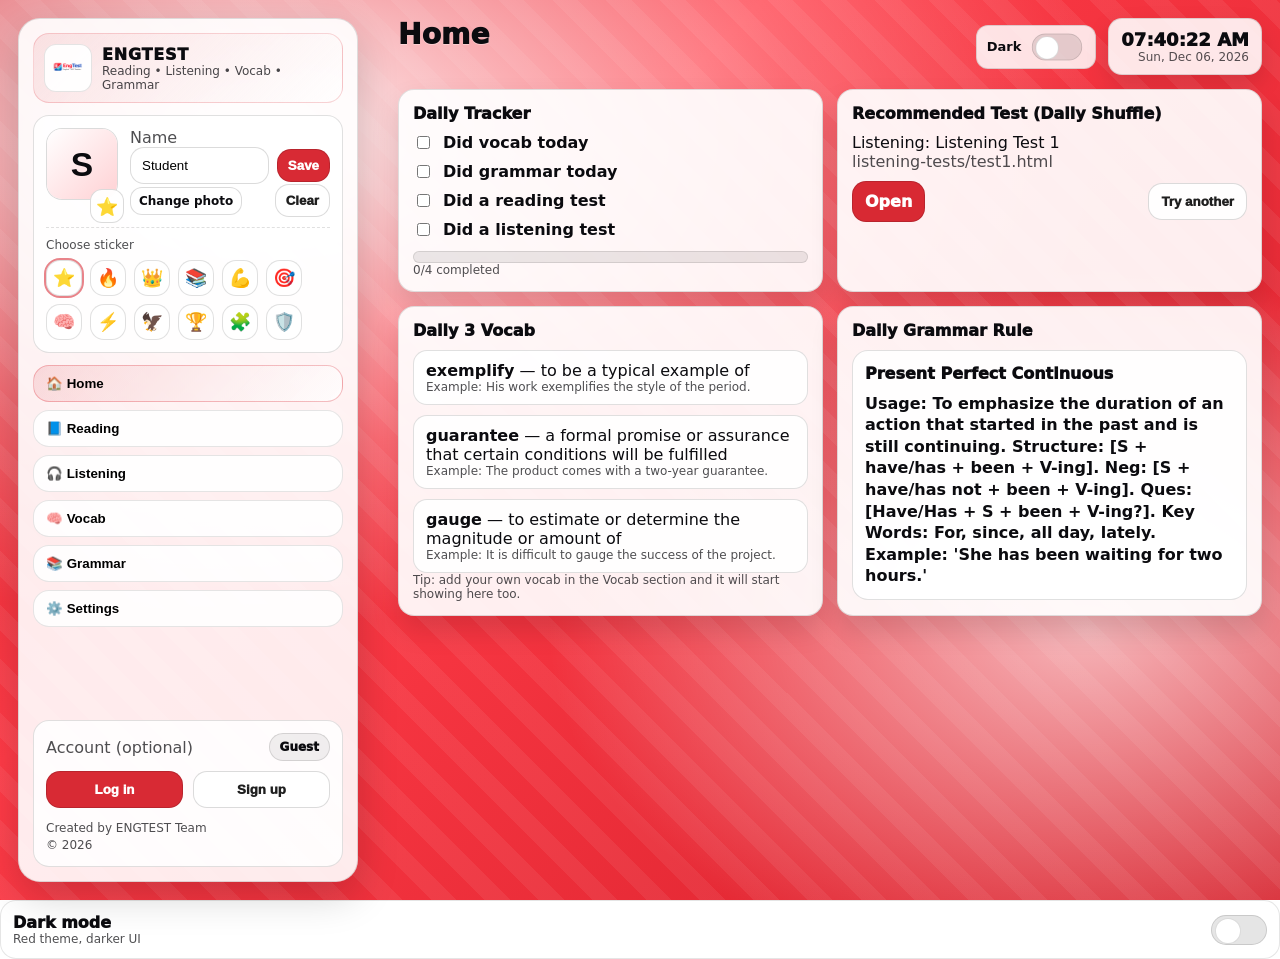
==== index.html @ 6a23590e "Add files via upload" ====
<!doctype html>
<html lang="en">
<head>
  <meta charset="UTF-8" />
  <meta name="viewport" content="width=device-width, initial-scale=1"/>
  <title>ENGTEST.COM</title>
  <link rel="stylesheet" href="style.css" />
</head>
<body>
  <div class="bg"></div>

  <aside class="sidebar" aria-label="Sidebar navigation">
    <div class="brand">
      <!-- Your logo file in root: logo.png -->
      <img class="logo" src="logo.png" alt="ENGTEST logo" />
      <div class="brandText">
        <div class="brandName">ENGTEST</div>
        <div class="brandSub">Reading • Listening • Vocab • Grammar</div>
      </div>
    </div>

    <section class="profileCard">
      <div class="profileTop">
        <div class="avatarWrap">
          <img id="profileAvatar" class="avatar" alt="Profile avatar" />
          <div id="profileSticker" class="sticker" title="Sticker"></div>
        </div>

        <div class="profileMeta">
          <div class="row">
            <span class="muted">Name</span>
          </div>
          <div class="row gap">
            <input id="profileName" class="input" type="text" placeholder="Your name" maxlength="22" />
            <button id="saveProfileBtn" class="btn small">Save</button>
          </div>
          <div class="row gap">
            <label class="fileBtn">
              <input id="avatarUpload" type="file" accept="image/*" />
              Change photo
            </label>
            <button id="clearAvatarBtn" class="btn small ghost">Clear</button>
          </div>
        </div>
      </div>

      <div class="stickerPicker">
        <div class="muted smallText">Choose sticker</div>
        <div class="stickerRow" id="stickerRow" aria-label="Sticker picker"></div>
      </div>
    </section>

    <nav class="nav">
      <button class="navItem active" data-view="home">🏠 Home</button>
      <button class="navItem" data-view="reading">📘 Reading</button>
      <button class="navItem" data-view="listening">🎧 Listening</button>
      <button class="navItem" data-view="vocab">🧠 Vocab</button>
      <button class="navItem" data-view="grammar">📚 Grammar</button>
      <button class="navItem" data-view="settings">⚙️ Settings</button>
    </nav>

    <section class="authCard">
      <div class="authHeader">
        <div class="muted">Account (optional)</div>
        <div id="authStatus" class="chip">Guest</div>
      </div>

      <div id="authGuest" class="authGrid">
        <button class="btn" id="openLoginBtn">Log in</button>
        <button class="btn ghost" id="openSignupBtn">Sign up</button>
      </div>

      <div id="authUser" class="authGrid hidden">
        <button class="btn danger" id="logoutBtn">Log out</button>
      </div>

      <div class="createdBy">
        <div>Created by <span id="createdByName">ENGTEST Team</span></div>
        <div>© <span id="yearNow"></span></div>
      </div>
    </section>
  </aside>

  <main class="main">
   <header class="topbar">
  <div class="pageTitle" id="pageTitle">Home</div>

  <div class="topRight">
    <div class="darkModeBox">
      <span class="darkLabel">Dark</span>
      <label class="switch darkSwitch">
        <input type="checkbox" id="darkToggle">
        <span class="slider"></span>
      </label>
    </div>

    <div class="clockWrap">
      <div class="clock" id="clock">--:--:--</div>
      <div class="clockSub" id="clockDate">----</div>
    </div>
  </div>
</header>


    <!-- HOME -->
    <section class="view" id="view-home">
      <div class="grid2">
        <div class="card">
          <div class="cardTitle">Daily Tracker</div>
          <div class="tracker">
            <label class="check">
              <input type="checkbox" id="doneVocab"/>
              <span>Did vocab today</span>
            </label>
            <label class="check">
              <input type="checkbox" id="doneGrammar"/>
              <span>Did grammar today</span>
            </label>
            <label class="check">
              <input type="checkbox" id="doneReading"/>
              <span>Did a reading test</span>
            </label>
            <label class="check">
              <input type="checkbox" id="doneListening"/>
              <span>Did a listening test</span>
            </label>
          </div>
          <div class="progress">
            <div class="progressBar"><div id="progressFill" class="progressFill"></div></div>
            <div class="muted smallText" id="progressText">0/4 completed</div>
          </div>
        </div>

        <div class="card">
          <div class="cardTitle">Recommended Test (Daily Shuffle)</div>
          <div class="recBox">
            <div class="recMain" id="recommendedTitle">—</div>
            <div class="muted" id="recommendedSub">—</div>
            <div class="row gap mt">
              <a class="btn" id="recommendedLink" href="#" target="_blank" rel="noopener">Open</a>
              <button class="btn ghost" id="reshuffleBtn" title="This only changes visually; daily seed stays">Try another</button>
            </div>
          </div>
        </div>
      </div>

      <div class="grid2">
        <div class="card">
          <div class="cardTitle">Daily 3 Vocab</div>
          <div id="dailyVocabList" class="list"></div>
          <div class="muted smallText">Tip: add your own vocab in the Vocab section and it will start showing here too.</div>
        </div>

        <div class="card">
          <div class="cardTitle">Daily Grammar Rule</div>
          <div id="dailyRule" class="ruleBox">—</div>
        </div>
      </div>
    </section>

    <!-- READING -->
    <section class="view hidden" id="view-reading">
      <div class="card">
        <div class="cardTitle">Reading Tests</div>
        <div class="muted">These open your existing HTML files from <b>reading-tests/</b>.</div>
        <div class="linkGrid" id="readingLinks"></div>
      </div>
    </section>

    <!-- LISTENING -->
    <section class="view hidden" id="view-listening">
      <div class="card">
        <div class="cardTitle">Listening Tests</div>
        <div class="muted">These open your existing HTML files from <b>listening-tests/</b>. MP3s are in <b>listening/</b>.</div>
        <div class="linkGrid" id="listeningLinks"></div>
      </div>
    </section>

    <!-- VOCAB -->
    <section class="view hidden" id="view-vocab">
      <div class="card">
        <div class="cardTitle">Vocab Manager</div>
        <div class="row gap wrap">
          <input id="vocabSearch" class="input grow" type="search" placeholder="Search vocab or irregular verbs..." />
          <label class="check compact">
            <input type="checkbox" id="onlyFavorites" />
            <span>Favorites only</span>
          </label>
        </div>
      </div>

      <div class="grid2">
        <div class="card">
          <div class="cardTitle">Vocabulary</div>
         
          <div id="vocabList" class="table"></div>
        </div>

        <div class="card">
          <div class="cardTitle">Irregular Verbs</div>

          <div id="irregularList" class="table"></div>
        </div>
      </div>
    </section>

    <!-- GRAMMAR -->
    <section class="view hidden" id="view-grammar">
      <div class="grid2">
        <div class="card">
          <div class="cardTitle">Grammar Rules</div>
          <div id="grammarRules" class="rules"></div>
        </div>

        <div class="card">
          <div class="cardTitle">Daily Grammar (5 Questions)</div>
          <div class="muted smallText mb">These refresh daily automatically.</div>
          <form id="dailyGrammarForm" class="quiz"></form>
          <div class="row gap mt">
            <button class="btn" id="gradeQuizBtn" type="button">Check answers</button>
            <button class="btn ghost" id="resetQuizBtn" type="button">Reset</button>
          </div>
          <div id="quizResult" class="resultBox hidden"></div>
        </div>
      </div>
    </section>

    <!-- SETTINGS -->
    <section class="view hidden" id="view-settings">
      <div class="card">
        <div class="cardTitle">Settings</div>

        <div class="settingsGrid">
          <div class="settingRow">
            <div>
              <div class="settingTitle">Language</div>
              <div class="muted smallText">UI language. (Content stays yours.)</div>
            </div>
            <select id="langSelect" class="select">
              <option value="en">English</option>
              <option value="ru">Русский</option>
              <option value="uz">O‘zbek</option>
            </select>
          </div>

          <div class="settingRow">
            <div>
              <div class="settingTitle">Sound</div>
              <div class="muted smallText">Enable/disable UI sound (future use).</div>
            </div>
            <label class="switch">
              <input type="checkbox" id="soundToggle">
              <span class="slider"></span>
            </label>
          </div>

          <div class="settingRow">
            <div>
              <div class="settingTitle">Export Data</div>
              <div class="muted smallText">Download your vocab, settings, profile, progress as JSON.</div>
            </div>
            <button class="btn" id="exportBtn">Export</button>
          </div>

          <div class="settingRow">
            <div>
              <div class="settingTitle">Import Data</div>
              <div class="muted smallText">Import previously exported JSON.</div>
            </div>
            <label class="fileBtn">
              <input id="importFile" type="file" accept="application/json" />
              Import JSON
            </label>
          </div>

          <div class="settingRow dangerZone">
            <div>
              <div class="settingTitle">Reset Everything</div>
              <div class="muted smallText">This clears local data in this browser.</div>
            </div>
            <button class="btn danger" id="resetAllBtn">Reset</button>
          </div>
        </div>

        <div class="muted smallText mt">
          Note: this site stores data in your browser (localStorage). No server needed.
        </div>
      </div>
    </section>

    <!-- MODALS -->
    <div class="modal hidden" id="authModal" role="dialog" aria-modal="true" aria-labelledby="authTitle">
      <div class="modalCard">
        <div class="modalHead">
          <div class="modalTitle" id="authTitle">Account</div>
          <button class="iconBtn" id="closeAuthModal" aria-label="Close">✖</button>
        </div>

        <div class="tabs">
          <button class="tab active" data-tab="login">Log in</button>
          <button class="tab" data-tab="signup">Sign up</button>
        </div>

        <div class="tabBody" id="tab-login">
          <form id="loginForm" class="form">
            <input class="input" id="loginUser" placeholder="Username" required />
            <input class="input" id="loginPass" type="password" placeholder="Password" required />
            <button class="btn" type="submit">Log in</button>
          </form>
        </div>

        <div class="tabBody hidden" id="tab-signup">
          <form id="signupForm" class="form">
            <input class="input" id="signupUser" placeholder="Username" required />
            <input class="input" id="signupPass" type="password" placeholder="Password" required minlength="4"/>
            <button class="btn" type="submit">Create account</button>
          </form>
          <div class="muted smallText">
            This is local-only. It saves to your browser.
          </div>
        </div>

        <div id="authMsg" class="resultBox hidden"></div>
      </div>
    </div>
  </main>
<div class="settingRow">
  <div>
    <div class="settingTitle">Dark mode</div>
    <div class="muted smallText">Red theme, darker UI</div>
  </div>
  <label class="switch">
    <input type="checkbox" id="darkToggle">
    <span class="slider"></span>
  </label>
</div>

  <script src="app.js"></script>
</body>
</html>
---- style.css ----
:root{
  /* Dark mode overrides */
body.dark{
  --black:#f2f2f6;
  --card: rgba(18,18,22,0.92);
  --card2: rgba(18,18,22,0.86);
  --border: rgba(255,255,255,0.10);
  --shadow: 0 14px 40px rgba(0,0,0,0.55);
}

/* Make main containers darker */
body.dark .sidebar{
  background: rgba(18,18,22,0.88);
}
body.dark .brand{
  background: linear-gradient(135deg, rgba(255,59,71,0.20), rgba(18,18,22,0.55));
  border-color: rgba(255,255,255,0.10);
}
body.dark .navItem,
body.dark .card,
body.dark .profileCard,
body.dark .authCard,
body.dark .clockWrap,
body.dark .tableRow,
body.dark .listItem,
body.dark .ruleBox,
body.dark .settingRow,
body.dark .linkCard,
body.dark .modalCard{
  background: rgba(18,18,22,0.88);
  border-color: rgba(255,255,255,0.10);
}
body.dark .btn.ghost,
body.dark .iconBtn,
body.dark .fileBtn,
body.dark .tab{
  background: rgba(255,255,255,0.08);
  border-color: rgba(255,255,255,0.10);
  color: var(--black);
}
body.dark .input,
body.dark .select{
  background: rgba(255,255,255,0.08);
  border-color: rgba(255,255,255,0.12);
  color: var(--black);
}
body.dark .muted{opacity:0.78}

  --red:#d61f2a;
  --red2:#ff3b47;
  --white:#ffffff;
  --black:#0b0b0f;
  --card: rgba(255,255,255,0.92);
  --card2: rgba(255,255,255,0.86);
  --border: rgba(0,0,0,0.12);
  --shadow: 0 14px 40px rgba(0,0,0,0.18);
  --radius: 16px;
  --radius2: 22px;
  --pad: 14px;
  --font: system-ui, -apple-system, Segoe UI, Roboto, Arial, sans-serif;
}

*{box-sizing:border-box}
html,body{height:100%}
body{
  margin:0;
  font-family: var(--font);
  color: var(--black);
  overflow-x:hidden;
}

/* red/white integrated background */
.bg{
  position:fixed; inset:0; z-index:-2;
  background:
    radial-gradient(1200px 700px at 20% 15%, rgba(255,255,255,0.95) 0%, rgba(255,255,255,0.25) 45%, rgba(214,31,42,0.0) 70%),
    radial-gradient(900px 600px at 85% 70%, rgba(255,255,255,0.65) 0%, rgba(214,31,42,0.0) 60%),
    linear-gradient(135deg, rgba(214,31,42,1) 0%, rgba(255,59,71,1) 35%, rgba(214,31,42,1) 100%);
}
.bg::after{
  content:"";
  position:absolute; inset:-80px; z-index:-1;
  background: repeating-linear-gradient(45deg, rgba(255,255,255,0.08) 0 18px, rgba(0,0,0,0.0) 18px 38px);
  opacity:0.8;
}

.sidebar{
  position:fixed;
  top:18px; left:18px;
  width:340px;
  height:calc(100vh - 36px);
  background: rgba(255,255,255,0.90);
  border:1px solid var(--border);
  border-radius: var(--radius2);
  box-shadow: var(--shadow);
  padding: var(--pad);
  display:flex;
  flex-direction:column;
  gap:12px;
  overflow:auto;
}

.main{
  margin-left: 380px;
  padding: 18px 18px 40px 18px;
  min-height:100vh;
}

.topbar{
  display:flex;
  align-items:flex-start;
  justify-content:space-between;
  gap:12px;
  margin-bottom: 14px;
}
/* Top right area (dark + clock) */
.topRight{
  display:flex;
  align-items:center;
  gap:12px;
}

.darkSwitch{
  transform: scale(0.9);
}
/* Dark mode label + switch */
.darkModeBox{
  display:flex;
  align-items:center;
  gap:8px;
  background: rgba(255,255,255,0.85);
  padding:6px 10px;
  border-radius: 12px;
  border:1px solid rgba(0,0,0,0.12);
  font-weight:900;
  font-size:13px;
}

body.dark .darkModeBox{
  background: rgba(255,255,255,0.08);
  border-color: rgba(255,255,255,0.12);
}

.darkLabel{
  white-space:nowrap;
}

.pageTitle{
  font-size: 28px;
  font-weight: 950;
  letter-spacing: 0.2px;
  text-shadow: 0 1px 0 rgba(255,255,255,0.35);
}

.clockWrap{
  text-align:right;
  background: rgba(255,255,255,0.88);
  border:1px solid var(--border);
  border-radius: 14px;
  padding: 10px 12px;
  box-shadow: 0 10px 25px rgba(0,0,0,0.12);
}
.clock{font-weight:950; font-size:18px}
.clockSub{font-size:12px; opacity:0.7}

/* brand */
.brand{
  display:flex; gap:10px; align-items:center;
  padding: 10px;
  border-radius: 16px;
  background: linear-gradient(135deg, rgba(214,31,42,0.10), rgba(255,255,255,0.65));
  border:1px solid rgba(214,31,42,0.18);
}
.logo{
  width:48px; height:48px;
  object-fit:contain;
  border-radius: 12px;
  background: rgba(255,255,255,0.9);
  border:1px solid rgba(0,0,0,0.10);
}
.brandName{font-weight:1000; letter-spacing:0.8px}
.brandSub{font-size:12px; opacity:0.75}

/* profile */
.profileCard{
  background: var(--card2);
  border:1px solid var(--border);
  border-radius: var(--radius);
  padding: 12px;
}
.profileTop{display:flex; gap:12px}
.avatarWrap{position:relative; width:72px}
.avatar{
  width:72px; height:72px;
  border-radius: 16px;
  object-fit:cover;
  border:1px solid rgba(0,0,0,0.14);
  background: rgba(255,255,255,0.95);
}
.sticker{
  position:absolute; right:-6px; bottom:-6px;
  width:34px; height:34px;
  border-radius: 12px;
  background: rgba(255,255,255,0.95);
  border:1px solid rgba(0,0,0,0.14);
  display:flex; align-items:center; justify-content:center;
  font-size: 18px;
}
.profileMeta{flex:1}

.stickerPicker{
  margin-top:10px;
  padding-top:10px;
  border-top:1px dashed rgba(0,0,0,0.12);
}
.stickerRow{
  display:flex; gap:8px; flex-wrap:wrap; margin-top:8px;
}
.stickerBtn{
  width:36px; height:36px;
  border-radius: 14px;
  border:1px solid rgba(0,0,0,0.12);
  background: rgba(255,255,255,0.92);
  cursor:pointer;
  font-size: 18px;
}
.stickerBtn.active{outline:2px solid rgba(214,31,42,0.55)}

/* nav */
.nav{display:flex; flex-direction:column; gap:8px}
.navItem{
  width:100%;
  border:1px solid rgba(0,0,0,0.10);
  background: rgba(255,255,255,0.92);
  border-radius: 16px;
  padding: 10px 12px;
  text-align:left;
  cursor:pointer;
  font-weight:900;
}
.navItem:hover{transform: translateY(-1px); box-shadow: 0 10px 20px rgba(0,0,0,0.10)}
.navItem.active{
  background: linear-gradient(135deg, rgba(214,31,42,0.12), rgba(255,255,255,0.8));
  border-color: rgba(214,31,42,0.28);
}

/* cards */
.card{
  background: var(--card);
  border:1px solid var(--border);
  border-radius: var(--radius);
  padding: 14px;
  box-shadow: 0 14px 28px rgba(0,0,0,0.12);
}
.cardTitle{font-weight:1000; font-size:16px; margin-bottom: 10px}
.grid2{display:grid; grid-template-columns: 1fr 1fr; gap:14px; margin-bottom: 14px}
@media (max-width: 900px){
  .sidebar{position:static; width:auto; height:auto; margin:14px}
  .main{margin-left:0}
  .grid2{grid-template-columns:1fr}
}

.row{display:flex; align-items:center; justify-content:space-between}
.gap{gap:8px}
.wrap{flex-wrap:wrap}
.grow{flex:1}
.muted{opacity:0.72}
.smallText{font-size:12px}
.mb{margin-bottom:10px}
.mt{margin-top:10px}

/* inputs + buttons */
.input, .select{
  width:100%;
  padding:10px 11px;
  border-radius: 14px;
  border:1px solid rgba(0,0,0,0.14);
  background: rgba(255,255,255,0.95);
  outline:none;
}
.input:focus, .select:focus{
  border-color: rgba(214,31,42,0.45);
  box-shadow: 0 0 0 3px rgba(214,31,42,0.12);
}
.btn{
  padding:10px 12px;
  border-radius: 14px;
  border:1px solid rgba(0,0,0,0.14);
  background: rgba(214,31,42,0.95);
  color: white;
  font-weight: 950;
  cursor:pointer;
  text-decoration:none;
  display:inline-flex; align-items:center; justify-content:center;
}
.btn:hover{transform: translateY(-1px)}
.btn.small{padding:8px 10px}
.btn.ghost{background: rgba(255,255,255,0.92); color: rgba(0,0,0,0.88)}
.btn.danger{background: rgba(0,0,0,0.88)}
.iconBtn{
  border:1px solid rgba(0,0,0,0.12);
  background: rgba(255,255,255,0.92);
  border-radius: 12px;
  padding: 8px 10px;
  cursor:pointer;
}
/* Smaller Change Photo button */
.fileBtn{
  border:1px solid rgba(0,0,0,0.14);
  background: rgba(255,255,255,0.92);
  border-radius: 12px;
  padding:6px 8px;     /* smaller */
  font-weight: 700;   /* lighter */
  font-size:12px;     /* smaller text */
  cursor:pointer;
  display:inline-flex;
  align-items:center;
  justify-content:center;
}

.fileBtn input{display:none}

/* tracker */
.tracker{display:flex; flex-direction:column; gap:10px; margin-bottom: 12px}
.check{display:flex; align-items:center; gap:10px; font-weight:900}
.check.compact{font-weight:950}
.progressBar{
  height:12px; border-radius: 999px;
  background: rgba(0,0,0,0.08);
  overflow:hidden;
  border:1px solid rgba(0,0,0,0.10);
}
.progressFill{
  height:100%; width:0%;
  background: linear-gradient(90deg, rgba(214,31,42,0.9), rgba(0,0,0,0.85));
}

/* lists */
.list{display:flex; flex-direction:column; gap:10px}
.listItem{
  border:1px solid rgba(0,0,0,0.12);
  background: rgba(255,255,255,0.92);
  border-radius: 14px;
  padding:10px 12px;
}
.table{display:flex; flex-direction:column; gap:10px; margin-top: 10px}
.tableRow{
  display:flex; align-items:flex-start; justify-content:space-between;
  gap:10px;
  border:1px solid rgba(0,0,0,0.12);
  background: rgba(255,255,255,0.92);
  border-radius: 14px;
  padding:10px 12px;
}
.tableRow .left{flex:1}
.tableRow .right{display:flex; gap:8px; align-items:center}

/* links */
.linkGrid{display:grid; grid-template-columns: 1fr 1fr; gap:10px; margin-top: 12px}
.linkCard{
  padding:12px;
  border:1px solid rgba(0,0,0,0.12);
  border-radius: 16px;
  background: rgba(255,255,255,0.92);
}
.linkCard .title{font-weight: 1000}
.linkCard .sub{font-size:12px; opacity:0.72; margin: 4px 0 10px}

/* grammar */
.rules{display:flex; flex-direction:column; gap:10px}
.ruleBox{
  border:1px solid rgba(0,0,0,0.12);
  border-radius: 16px;
  background: rgba(255,255,255,0.92);
  padding: 12px;
  font-weight: 900;
  line-height: 1.35;
}
.quiz{display:flex; flex-direction:column; gap:10px}
.q{
  border:1px solid rgba(0,0,0,0.12);
  border-radius: 16px;
  background: rgba(255,255,255,0.92);
  padding: 12px;
}
.qTitle{font-weight:1000; margin-bottom: 8px}
.choice{display:flex; gap:10px; align-items:center; padding: 6px 0}
.resultBox{
  margin-top: 12px;
  border-radius: 16px;
  padding: 12px;
  border:1px solid rgba(0,0,0,0.12);
  background: linear-gradient(135deg, rgba(214,31,42,0.08), rgba(255,255,255,0.75));
  font-weight: 950;
}

/* auth */
.authCard{
  margin-top:auto;
  background: rgba(255,255,255,0.88);
  border:1px solid var(--border);
  border-radius: var(--radius);
  padding: 12px;
}
.authHeader{display:flex; align-items:center; justify-content:space-between; margin-bottom: 10px}
.chip{
  font-size:12px; font-weight:1000;
  padding: 6px 10px;
  border-radius: 999px;
  border:1px solid rgba(0,0,0,0.12);
  background: rgba(0,0,0,0.06);
}
.authGrid{display:grid; grid-template-columns: 1fr 1fr; gap:10px}
.createdBy{margin-top: 12px; font-size: 12px; opacity: 0.72; line-height: 1.4}

/* settings */
.settingsGrid{display:flex; flex-direction:column; gap:12px; margin-top: 10px}
.settingRow{
  display:flex; align-items:center; justify-content:space-between; gap:12px;
  border:1px solid rgba(0,0,0,0.10);
  background: rgba(255,255,255,0.92);
  border-radius: 16px;
  padding:12px;
}
.settingTitle{font-weight:1000}
.dangerZone{background: rgba(0,0,0,0.05)}

/* switch */
.switch{position:relative; display:inline-block; width:56px; height:30px}
.switch input{display:none}
.slider{
  position:absolute; inset:0;
  background: rgba(0,0,0,0.10);
  border-radius: 999px;
  border:1px solid rgba(0,0,0,0.12);
  cursor:pointer;
}
.slider:before{
  content:"";
  position:absolute;
  width:24px; height:24px;
  left:3px; top:2px;
  border-radius: 999px;
  background: white;
  border:1px solid rgba(0,0,0,0.14);
  transition: transform .18s ease;
}
.switch input:checked + .slider{
  background: rgba(214,31,42,0.25);
  border-color: rgba(214,31,42,0.35);
}
.switch input:checked + .slider:before{transform: translateX(26px)}

/* modal */
.hidden{display:none !important}
.modal{
  position:fixed; inset:0;
  background: rgba(0,0,0,0.35);
  display:flex; align-items:center; justify-content:center;
  padding:16px;
}
.modalCard{
  width:min(460px, 96vw);
  background: rgba(255,255,255,0.95);
  border-radius: 18px;
  border:1px solid rgba(0,0,0,0.16);
  box-shadow: var(--shadow);
  padding: 14px;
}
.modalHead{display:flex; justify-content:space-between; align-items:center}
.modalTitle{font-weight: 1000; font-size: 18px}
.tabs{display:flex; gap:10px; margin: 12px 0}
.tab{
  flex:1;
  padding:10px 12px;
  border-radius: 14px;
  border:1px solid rgba(0,0,0,0.12);
  background: rgba(255,255,255,0.92);
  font-weight: 1000;
  cursor:pointer;
}
.tab.active{
  background: linear-gradient(135deg, rgba(214,31,42,0.12), rgba(255,255,255,0.8));
  border-color: rgba(214,31,42,0.28);
}
.form{display:flex; flex-direction:column; gap:10px}
/* Pagination */
.pager{
  display:flex;
  align-items:center;
  justify-content:center;
  gap:10px;
  margin-top:10px;
}

.pagerText{
  font-weight:900;
  font-size:13px;
  opacity:0.8;
}
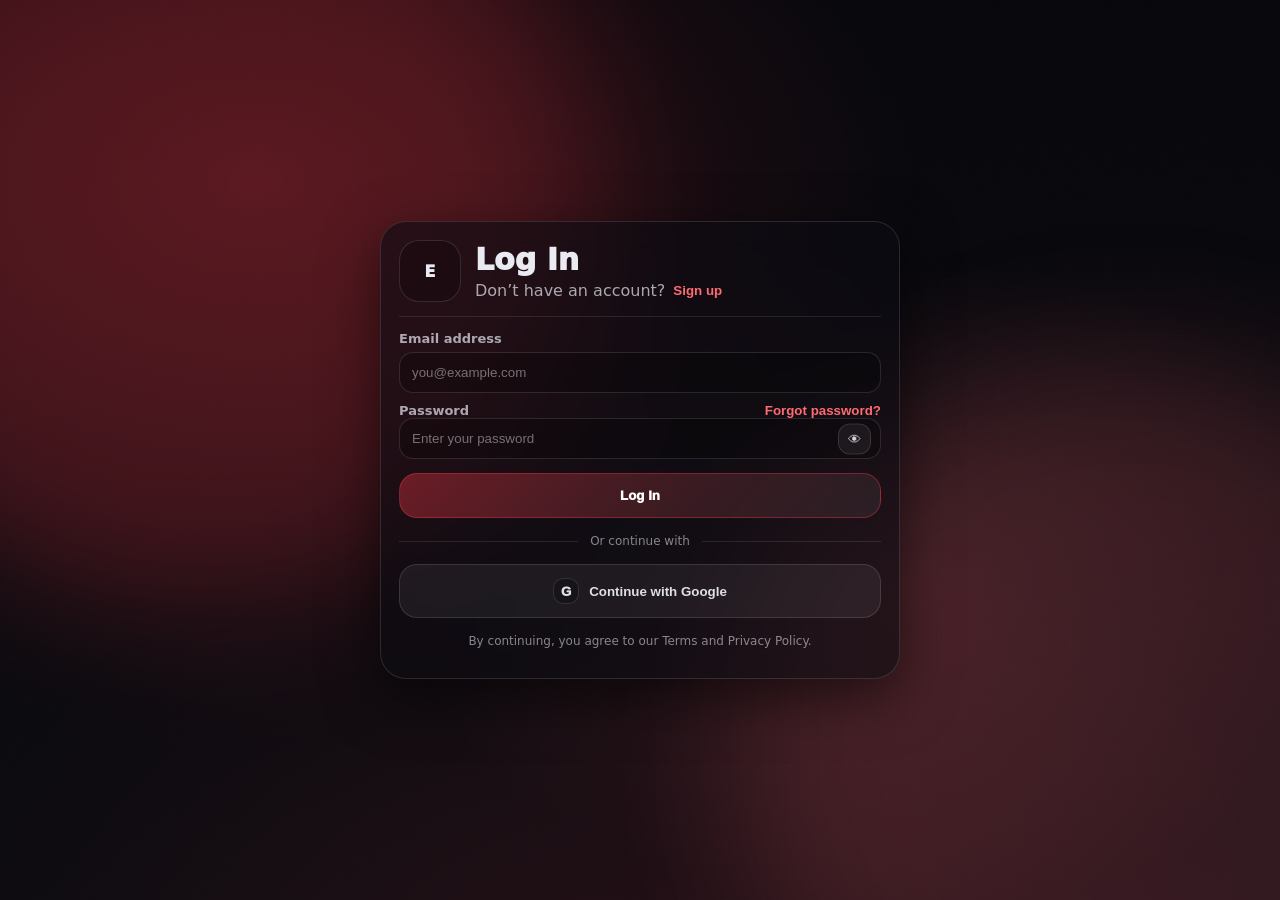
==== commit cbe26c17: "Add files via upload" ====
--- a/index.html
+++ b/index.html
@@ -1,340 +1,138 @@
-<!doctype html>
+<!-- =========================
+     index.html
+     ========================= -->
+<!DOCTYPE html>
 <html lang="en">
 <head>
   <meta charset="UTF-8" />
-  <meta name="viewport" content="width=device-width, initial-scale=1"/>
-  <title>ENGTEST.COM</title>
-  <link rel="stylesheet" href="style.css" />
+  <meta name="viewport" content="width=device-width, initial-scale=1.0"/>
+  <title>ENGTEST — IELTS Hub</title>
+  <link rel="stylesheet" href="styles.css"/>
+  <meta name="theme-color" content="#0b0b10"/>
 </head>
 <body>
-  <div class="bg"></div>
+  <!-- Background layers -->
+  <div class="bg">
+    <div class="bgNoise"></div>
+    <div class="bgGlow bgGlowA"></div>
+    <div class="bgGlow bgGlowB"></div>
+    <div class="bgGrid"></div>
+  </div>
 
-  <aside class="sidebar" aria-label="Sidebar navigation">
-    <div class="brand">
-      <!-- Your logo file in root: logo.png -->
-      <img class="logo" src="logo.png" alt="ENGTEST logo" />
-      <div class="brandText">
-        <div class="brandName">ENGTEST</div>
-        <div class="brandSub">Reading • Listening • Vocab • Grammar</div>
-      </div>
-    </div>
+  <div class="app" id="app">
+    <!-- Sidebar -->
+    <aside class="sidebar" id="sidebar">
+      <div class="sideTop">
+        <button class="iconBtn" id="btnSideToggle" title="Collapse sidebar">
+          <span class="icon">☰</span>
+        </button>
 
-    <section class="profileCard">
-      <div class="profileTop">
-        <div class="avatarWrap">
-          <img id="profileAvatar" class="avatar" alt="Profile avatar" />
-          <div id="profileSticker" class="sticker" title="Sticker"></div>
-        </div>
-
-        <div class="profileMeta">
-          <div class="row">
-            <span class="muted">Name</span>
+        <div class="brand" id="brand">
+          <div class="logoWrap">
+            <img class="logoImg" id="logoImg" src="assets/logo.png" alt="ENGTEST" onerror="this.style.display='none'"/>
+            <div class="logoFallback" id="logoFallback">E</div>
           </div>
-          <div class="row gap">
-            <input id="profileName" class="input" type="text" placeholder="Your name" maxlength="22" />
-            <button id="saveProfileBtn" class="btn small">Save</button>
-          </div>
-          <div class="row gap">
-            <label class="fileBtn">
-              <input id="avatarUpload" type="file" accept="image/*" />
-              Change photo
-            </label>
-            <button id="clearAvatarBtn" class="btn small ghost">Clear</button>
+          <div class="brandText">
+            <div class="brandTitle">ENGTEST</div>
+            <div class="brandSub" id="t_ieltsHub">IELTS Hub</div>
           </div>
         </div>
       </div>
 
-      <div class="stickerPicker">
-        <div class="muted smallText">Choose sticker</div>
-        <div class="stickerRow" id="stickerRow" aria-label="Sticker picker"></div>
-      </div>
-    </section>
+      <nav class="nav">
+        <button class="navItem active" data-route="home">
+          <span class="navIcon">🏠</span><span class="navLabel" id="t_home">Home</span>
+        </button>
+        <button class="navItem" data-route="grammar">
+          <span class="navIcon">📘</span><span class="navLabel" id="t_grammar">Grammar</span>
+        </button>
+        <button class="navItem" data-route="vocab">
+          <span class="navIcon">📗</span><span class="navLabel" id="t_vocab">Vocab</span>
+        </button>
+        <button class="navItem" data-route="reading">
+          <span class="navIcon">📄</span><span class="navLabel" id="t_reading">Reading</span>
+        </button>
+        <button class="navItem" data-route="listening">
+          <span class="navIcon">🎧</span><span class="navLabel" id="t_listening">Listening</span>
+        </button>
+        <button class="navItem" data-route="profile">
+          <span class="navIcon">👤</span><span class="navLabel" id="t_profile">Profile</span>
+        </button>
+        <button class="navItem" data-route="settings">
+          <span class="navIcon">⚙️</span><span class="navLabel" id="t_settings">Settings</span>
+        </button>
+      </nav>
 
-    <nav class="nav">
-      <button class="navItem active" data-view="home">🏠 Home</button>
-      <button class="navItem" data-view="reading">📘 Reading</button>
-      <button class="navItem" data-view="listening">🎧 Listening</button>
-      <button class="navItem" data-view="vocab">🧠 Vocab</button>
-      <button class="navItem" data-view="grammar">📚 Grammar</button>
-      <button class="navItem" data-view="settings">⚙️ Settings</button>
-    </nav>
-
-    <section class="authCard">
-      <div class="authHeader">
-        <div class="muted">Account (optional)</div>
-        <div id="authStatus" class="chip">Guest</div>
-      </div>
-
-      <div id="authGuest" class="authGrid">
-        <button class="btn" id="openLoginBtn">Log in</button>
-        <button class="btn ghost" id="openSignupBtn">Sign up</button>
-      </div>
-
-      <div id="authUser" class="authGrid hidden">
-        <button class="btn danger" id="logoutBtn">Log out</button>
-      </div>
-
-      <div class="createdBy">
-        <div>Created by <span id="createdByName">ENGTEST Team</span></div>
-        <div>© <span id="yearNow"></span></div>
-      </div>
-    </section>
-  </aside>
-
-  <main class="main">
-   <header class="topbar">
-  <div class="pageTitle" id="pageTitle">Home</div>
-
-  <div class="topRight">
-    <div class="darkModeBox">
-      <span class="darkLabel">Dark</span>
-      <label class="switch darkSwitch">
-        <input type="checkbox" id="darkToggle">
-        <span class="slider"></span>
-      </label>
-    </div>
-
-    <div class="clockWrap">
-      <div class="clock" id="clock">--:--:--</div>
-      <div class="clockSub" id="clockDate">----</div>
-    </div>
-  </div>
-</header>
-
-
-    <!-- HOME -->
-    <section class="view" id="view-home">
-      <div class="grid2">
-        <div class="card">
-          <div class="cardTitle">Daily Tracker</div>
-          <div class="tracker">
-            <label class="check">
-              <input type="checkbox" id="doneVocab"/>
-              <span>Did vocab today</span>
-            </label>
-            <label class="check">
-              <input type="checkbox" id="doneGrammar"/>
-              <span>Did grammar today</span>
-            </label>
-            <label class="check">
-              <input type="checkbox" id="doneReading"/>
-              <span>Did a reading test</span>
-            </label>
-            <label class="check">
-              <input type="checkbox" id="doneListening"/>
-              <span>Did a listening test</span>
-            </label>
+      <div class="sideBottom">
+        <div class="miniCard">
+          <div class="miniRow">
+            <div class="miniTitle" id="t_level">Level</div>
+            <div class="pill" id="levelPill">1</div>
           </div>
           <div class="progress">
-            <div class="progressBar"><div id="progressFill" class="progressFill"></div></div>
-            <div class="muted smallText" id="progressText">0/4 completed</div>
+            <div class="progressBar" id="xpBar"></div>
           </div>
+          <div class="miniHint" id="xpHint">0 / 100 XP</div>
         </div>
 
-        <div class="card">
-          <div class="cardTitle">Recommended Test (Daily Shuffle)</div>
-          <div class="recBox">
-            <div class="recMain" id="recommendedTitle">—</div>
-            <div class="muted" id="recommendedSub">—</div>
-            <div class="row gap mt">
-              <a class="btn" id="recommendedLink" href="#" target="_blank" rel="noopener">Open</a>
-              <button class="btn ghost" id="reshuffleBtn" title="This only changes visually; daily seed stays">Try another</button>
-            </div>
+        <div class="miniCard">
+          <div class="miniRow">
+            <div class="miniTitle" id="t_streak">Streak</div>
+            <div class="pill" id="streakPill">0</div>
           </div>
+          <div class="miniHint" id="streakHint">Keep going 🔥</div>
+        </div>
+
+        <div class="miniFooter" id="t_offlineNote">
+          Hammasi brauzeringizda saqlanadi
         </div>
       </div>
+    </aside>
 
-      <div class="grid2">
-        <div class="card">
-          <div class="cardTitle">Daily 3 Vocab</div>
-          <div id="dailyVocabList" class="list"></div>
-          <div class="muted smallText">Tip: add your own vocab in the Vocab section and it will start showing here too.</div>
-        </div>
+    <!-- Main -->
+    <main class="main">
+      <header class="topbar">
+        <div class="crumb" id="crumb">Home</div>
 
-        <div class="card">
-          <div class="cardTitle">Daily Grammar Rule</div>
-          <div id="dailyRule" class="ruleBox">—</div>
-        </div>
-      </div>
-    </section>
-
-    <!-- READING -->
-    <section class="view hidden" id="view-reading">
-      <div class="card">
-        <div class="cardTitle">Reading Tests</div>
-        <div class="muted">These open your existing HTML files from <b>reading-tests/</b>.</div>
-        <div class="linkGrid" id="readingLinks"></div>
-      </div>
-    </section>
-
-    <!-- LISTENING -->
-    <section class="view hidden" id="view-listening">
-      <div class="card">
-        <div class="cardTitle">Listening Tests</div>
-        <div class="muted">These open your existing HTML files from <b>listening-tests/</b>. MP3s are in <b>listening/</b>.</div>
-        <div class="linkGrid" id="listeningLinks"></div>
-      </div>
-    </section>
-
-    <!-- VOCAB -->
-    <section class="view hidden" id="view-vocab">
-      <div class="card">
-        <div class="cardTitle">Vocab Manager</div>
-        <div class="row gap wrap">
-          <input id="vocabSearch" class="input grow" type="search" placeholder="Search vocab or irregular verbs..." />
-          <label class="check compact">
-            <input type="checkbox" id="onlyFavorites" />
-            <span>Favorites only</span>
-          </label>
-        </div>
-      </div>
-
-      <div class="grid2">
-        <div class="card">
-          <div class="cardTitle">Vocabulary</div>
-         
-          <div id="vocabList" class="table"></div>
-        </div>
-
-        <div class="card">
-          <div class="cardTitle">Irregular Verbs</div>
-
-          <div id="irregularList" class="table"></div>
-        </div>
-      </div>
-    </section>
-
-    <!-- GRAMMAR -->
-    <section class="view hidden" id="view-grammar">
-      <div class="grid2">
-        <div class="card">
-          <div class="cardTitle">Grammar Rules</div>
-          <div id="grammarRules" class="rules"></div>
-        </div>
-
-        <div class="card">
-          <div class="cardTitle">Daily Grammar (5 Questions)</div>
-          <div class="muted smallText mb">These refresh daily automatically.</div>
-          <form id="dailyGrammarForm" class="quiz"></form>
-          <div class="row gap mt">
-            <button class="btn" id="gradeQuizBtn" type="button">Check answers</button>
-            <button class="btn ghost" id="resetQuizBtn" type="button">Reset</button>
-          </div>
-          <div id="quizResult" class="resultBox hidden"></div>
-        </div>
-      </div>
-    </section>
-
-    <!-- SETTINGS -->
-    <section class="view hidden" id="view-settings">
-      <div class="card">
-        <div class="cardTitle">Settings</div>
-
-        <div class="settingsGrid">
-          <div class="settingRow">
-            <div>
-              <div class="settingTitle">Language</div>
-              <div class="muted smallText">UI language. (Content stays yours.)</div>
-            </div>
-            <select id="langSelect" class="select">
-              <option value="en">English</option>
-              <option value="ru">Русский</option>
-              <option value="uz">O‘zbek</option>
-            </select>
+        <div class="topbarRight">
+          <!-- Clock -->
+<div class="clockWrap" id="clockWrap" title="Local time">
+  <div class="clockTime" id="clockTime">--:--</div>
+  <div class="clockDate" id="clockDate">----</div>
+</div>
+          <!-- Music -->
+          <div class="musicWidget" id="musicWidget">
+            <button class="iconBtn" id="btnMusic" title="Play / Pause">
+              <span class="icon" id="musicIcon">▶</span>
+            </button>
+            <select class="select" id="musicSelect" title="Background music"></select>
+            <input class="slider" id="musicVol" type="range" min="0" max="100" value="35" title="Volume"/>
           </div>
 
-          <div class="settingRow">
-            <div>
-              <div class="settingTitle">Sound</div>
-              <div class="muted smallText">Enable/disable UI sound (future use).</div>
-            </div>
-            <label class="switch">
-              <input type="checkbox" id="soundToggle">
-              <span class="slider"></span>
-            </label>
-          </div>
+          <!-- Theme toggle -->
+          <button class="btn" id="btnTheme">
+            <span id="themeIcon">🌙</span>
+            <span class="btnLabel" id="t_dark">Dark</span>
+          </button>
 
-          <div class="settingRow">
-            <div>
-              <div class="settingTitle">Export Data</div>
-              <div class="muted smallText">Download your vocab, settings, profile, progress as JSON.</div>
-            </div>
-            <button class="btn" id="exportBtn">Export</button>
-          </div>
+          <!-- Language -->
+          <select class="select" id="langSelect" title="Language">
+            <option value="uz">Uzbek</option>
+            <option value="ru">Русский</option>
+            <option value="kk">Қазақша</option>
+            <option value="tj">Тоҷикӣ</option>
+          </select>
+        </div>
+      </header>
 
-          <div class="settingRow">
-            <div>
-              <div class="settingTitle">Import Data</div>
-              <div class="muted smallText">Import previously exported JSON.</div>
-            </div>
-            <label class="fileBtn">
-              <input id="importFile" type="file" accept="application/json" />
-              Import JSON
-            </label>
-          </div>
+      <section class="content" id="view"></section>
+    </main>
+  </div>
 
-          <div class="settingRow dangerZone">
-            <div>
-              <div class="settingTitle">Reset Everything</div>
-              <div class="muted smallText">This clears local data in this browser.</div>
-            </div>
-            <button class="btn danger" id="resetAllBtn">Reset</button>
-          </div>
-        </div>
+  <!-- Audio element -->
+  <audio id="bgAudio" preload="none"></audio>
 
-        <div class="muted smallText mt">
-          Note: this site stores data in your browser (localStorage). No server needed.
-        </div>
-      </div>
-    </section>
-
-    <!-- MODALS -->
-    <div class="modal hidden" id="authModal" role="dialog" aria-modal="true" aria-labelledby="authTitle">
-      <div class="modalCard">
-        <div class="modalHead">
-          <div class="modalTitle" id="authTitle">Account</div>
-          <button class="iconBtn" id="closeAuthModal" aria-label="Close">✖</button>
-        </div>
-
-        <div class="tabs">
-          <button class="tab active" data-tab="login">Log in</button>
-          <button class="tab" data-tab="signup">Sign up</button>
-        </div>
-
-        <div class="tabBody" id="tab-login">
-          <form id="loginForm" class="form">
-            <input class="input" id="loginUser" placeholder="Username" required />
-            <input class="input" id="loginPass" type="password" placeholder="Password" required />
-            <button class="btn" type="submit">Log in</button>
-          </form>
-        </div>
-
-        <div class="tabBody hidden" id="tab-signup">
-          <form id="signupForm" class="form">
-            <input class="input" id="signupUser" placeholder="Username" required />
-            <input class="input" id="signupPass" type="password" placeholder="Password" required minlength="4"/>
-            <button class="btn" type="submit">Create account</button>
-          </form>
-          <div class="muted smallText">
-            This is local-only. It saves to your browser.
-          </div>
-        </div>
-
-        <div id="authMsg" class="resultBox hidden"></div>
-      </div>
-    </div>
-  </main>
-<div class="settingRow">
-  <div>
-    <div class="settingTitle">Dark mode</div>
-    <div class="muted smallText">Red theme, darker UI</div>
-  </div>
-  <label class="switch">
-    <input type="checkbox" id="darkToggle">
-    <span class="slider"></span>
-  </label>
-</div>
-
+  <script src="data.js"></script>
   <script src="app.js"></script>
 </body>
-</html>
+</html>
--- a/styles.css
+++ b/styles.css
@@ -0,0 +1,581 @@
+/* =========================
+   styles.css
+   ========================= */
+
+:root{
+  --bg0:#07070c;
+  --bg1:#0b0b10;
+  --card: rgba(255,255,255,0.06);
+  --card2: rgba(255,255,255,0.09);
+  --border: rgba(255,255,255,0.12);
+  --text:#eaeaf2;
+  --muted: rgba(234,234,242,0.70);
+  --muted2: rgba(234,234,242,0.55);
+  --shadow: 0 18px 55px rgba(0,0,0,0.55);
+  --accent:#ff3b47;
+  --accent2:#ff6b73;
+  --ok:#57e389;
+  --warn:#f5c211;
+  --danger:#ff3b47;
+  --radius:18px;
+  --radius2:24px;
+  --glass: blur(16px);
+  --sidebarW: 298px;
+  --sidebarWCollapsed: 82px;
+  --trans: 220ms ease;
+  --font: ui-sans-serif, system-ui, -apple-system, Segoe UI, Roboto, Helvetica, Arial;
+}
+
+*{ box-sizing:border-box; }
+html,body{ height:100%; }
+body{
+  margin:0;
+  font-family: var(--font);
+  background: var(--bg1);
+  color: var(--text);
+  overflow-x:hidden;
+}
+
+.bg{
+  position:fixed;
+  inset:0;
+  z-index:-2;
+  background:
+    radial-gradient(1200px 800px at 20% 20%, rgba(255,59,71,0.18), transparent 55%),
+    radial-gradient(900px 600px at 70% 65%, rgba(255,107,115,0.12), transparent 55%),
+    radial-gradient(1200px 800px at 50% 110%, rgba(255,59,71,0.10), transparent 60%),
+    linear-gradient(180deg, var(--bg0), var(--bg1));
+}
+
+.bgNoise{
+  position:absolute;
+  inset:0;
+  opacity:0.08;
+  background-image: url("data:image/svg+xml,%3Csvg xmlns='http://www.w3.org/2000/svg' width='320' height='320'%3E%3Cfilter id='n'%3E%3CfeTurbulence type='fractalNoise' baseFrequency='0.9' numOctaves='3' stitchTiles='stitch'/%3E%3C/filter%3E%3Crect width='320' height='320' filter='url(%23n)' opacity='0.45'/%3E%3C/svg%3E");
+  mix-blend-mode: overlay;
+}
+
+.bgGrid{
+  position:absolute;
+  inset:-30%;
+  opacity:0.18;
+  background-image:
+    linear-gradient(rgba(255,255,255,0.04) 1px, transparent 1px),
+    linear-gradient(90deg, rgba(255,255,255,0.04) 1px, transparent 1px);
+  background-size: 42px 42px;
+  transform: rotate(-7deg);
+}
+
+.bgGlow{
+  position:absolute;
+  width: 800px;
+  height: 800px;
+  border-radius: 999px;
+  filter: blur(70px);
+  opacity: 0.35;
+}
+.bgGlowA{ left:-200px; top:-180px; background: rgba(255,59,71,0.55); }
+.bgGlowB{ right:-250px; bottom:-250px; background: rgba(255,107,115,0.45); }
+
+.app{
+  display:flex;
+  min-height:100vh;
+}
+
+.sidebar{
+  width: var(--sidebarW);
+  transition: width var(--trans);
+  position: sticky;
+  top:0;
+  height:100vh;
+  display:flex;
+  flex-direction:column;
+  padding: 14px;
+  background: rgba(12,12,18,0.62);
+  backdrop-filter: var(--glass);
+  border-right: 1px solid rgba(255,255,255,0.08);
+}
+
+.sidebar.collapsed{ width: var(--sidebarWCollapsed); }
+
+.sideTop{ display:flex; flex-direction:column; gap: 12px; }
+
+.iconBtn{
+  border: 1px solid rgba(255,255,255,0.10);
+  background: rgba(255,255,255,0.06);
+  color: var(--text);
+  border-radius: 14px;
+  padding: 10px 12px;
+  cursor:pointer;
+  transition: transform var(--trans), background var(--trans), border var(--trans);
+}
+.iconBtn:hover{ transform: translateY(-1px); background: rgba(255,255,255,0.10); border-color: rgba(255,255,255,0.16); }
+.icon{ display:inline-block; font-size: 16px; }
+
+.brand{
+  display:flex;
+  gap: 12px;
+  align-items:center;
+  padding: 12px;
+  border-radius: var(--radius2);
+  background: linear-gradient(135deg, rgba(255,59,71,0.16), rgba(255,255,255,0.06));
+  border: 1px solid rgba(255,255,255,0.12);
+  box-shadow: var(--shadow);
+}
+
+.logoWrap{
+  width: 46px; height:46px;
+  border-radius: 16px;
+  display:grid;
+  place-items:center;
+  background: rgba(0,0,0,0.25);
+  border: 1px solid rgba(255,255,255,0.12);
+  overflow:hidden;
+}
+.logoImg{ width:100%; height:100%; object-fit:cover; display:block; }
+.logoFallback{
+  font-weight: 900;
+  font-size: 18px;
+  color: white;
+  background: radial-gradient(circle at 30% 30%, rgba(255,59,71,1), rgba(255,59,71,0.25));
+  width:100%;
+  height:100%;
+  display:grid;
+  place-items:center;
+}
+.brandText{ display:flex; flex-direction:column; min-width: 0; }
+.brandTitle{ font-weight: 900; letter-spacing:0.5px; }
+.brandSub{ color: var(--muted); font-size: 12px; }
+
+.nav{
+  margin-top: 12px;
+  display:flex;
+  flex-direction:column;
+  gap: 10px;
+  flex: 1;
+}
+
+.navItem{
+  width:100%;
+  border: 1px solid rgba(255,255,255,0.10);
+  background: rgba(255,255,255,0.05);
+  color: var(--text);
+  padding: 11px 12px;
+  border-radius: 16px;
+  display:flex;
+  align-items:center;
+  gap: 10px;
+  cursor:pointer;
+  transition: transform var(--trans), background var(--trans), border var(--trans);
+}
+.navItem:hover{ transform: translateY(-1px); background: rgba(255,255,255,0.09); border-color: rgba(255,255,255,0.16); }
+.navItem.active{
+  border-color: rgba(255,59,71,0.35);
+  background: linear-gradient(135deg, rgba(255,59,71,0.18), rgba(255,255,255,0.06));
+}
+.navIcon{ width: 28px; text-align:center; font-size: 16px; }
+.navLabel{ white-space:nowrap; overflow:hidden; text-overflow:ellipsis; }
+
+.sidebar.collapsed .brandText,
+.sidebar.collapsed .navLabel,
+.sidebar.collapsed .sideBottom .miniTitle,
+.sidebar.collapsed .sideBottom .miniHint,
+.sidebar.collapsed .sideBottom .miniFooter{
+  display:none;
+}
+.sidebar.collapsed .brand{ justify-content:center; }
+.sidebar.collapsed .navItem{ justify-content:center; }
+.sidebar.collapsed .navIcon{ width:auto; }
+
+.sideBottom{
+  display:flex;
+  flex-direction:column;
+  gap: 10px;
+}
+
+.miniCard{
+  padding: 12px;
+  border-radius: var(--radius2);
+  background: rgba(255,255,255,0.05);
+  border: 1px solid rgba(255,255,255,0.10);
+}
+.miniRow{ display:flex; align-items:center; justify-content:space-between; gap: 10px; }
+.miniTitle{ color: var(--muted); font-size: 12px; }
+.pill{
+  font-size: 12px;
+  padding: 4px 10px;
+  border-radius: 999px;
+  border: 1px solid rgba(255,255,255,0.16);
+  background: rgba(0,0,0,0.25);
+}
+.progress{
+  height: 10px;
+  border-radius: 999px;
+  background: rgba(0,0,0,0.25);
+  border: 1px solid rgba(255,255,255,0.10);
+  overflow:hidden;
+  margin-top: 10px;
+}
+.progressBar{
+  height:100%;
+  width: 0%;
+  background: linear-gradient(90deg, rgba(255,59,71,0.85), rgba(255,107,115,0.85));
+}
+.miniHint{ margin-top: 8px; color: var(--muted2); font-size: 12px; }
+.miniFooter{ color: var(--muted2); font-size: 12px; padding: 0 2px; }
+
+.main{
+  flex:1;
+  min-width: 0;
+  display:flex;
+  flex-direction:column;
+}
+
+.topbar{
+  position: sticky;
+  top:0;
+  z-index:10;
+  display:flex;
+  align-items:center;
+  justify-content:space-between;
+  padding: 14px 16px;
+  background: rgba(10,10,16,0.55);
+  backdrop-filter: var(--glass);
+  border-bottom: 1px solid rgba(255,255,255,0.08);
+}
+
+.crumb{ font-weight: 800; letter-spacing: 0.2px; }
+
+.topbarRight{
+  display:flex;
+  gap: 10px;
+  align-items:center;
+  flex-wrap:wrap;
+  justify-content:flex-end;
+}
+
+.btn{
+  border: 1px solid rgba(255,255,255,0.12);
+  background: rgba(255,255,255,0.06);
+  color: var(--text);
+  border-radius: 14px;
+  padding: 10px 12px;
+  cursor:pointer;
+  transition: transform var(--trans), background var(--trans), border var(--trans);
+  display:flex;
+  align-items:center;
+  gap: 8px;
+}
+.btn:hover{ transform: translateY(-1px); background: rgba(255,255,255,0.10); border-color: rgba(255,255,255,0.18); }
+.btnLabel{ font-size: 13px; color: var(--muted); }
+
+.select{
+  border: 1px solid rgba(255,255,255,0.12);
+  background: rgba(255,255,255,0.06);
+  color: var(--text);
+  border-radius: 14px;
+  padding: 10px 12px;
+  outline:none;
+}
+.select option{ background:#0e0e15; }
+
+.content{
+  padding: 18px 16px 32px;
+  max-width: 1200px;
+  width: 100%;
+  margin: 0 auto;
+}
+
+.grid{
+  display:grid;
+  gap: 14px;
+}
+.grid.cols2{ grid-template-columns: repeat(2, minmax(0,1fr)); }
+.grid.cols3{ grid-template-columns: repeat(3, minmax(0,1fr)); }
+@media (max-width: 980px){
+  .grid.cols3{ grid-template-columns: 1fr; }
+  .grid.cols2{ grid-template-columns: 1fr; }
+}
+
+.card{
+  background: rgba(255,255,255,0.06);
+  border: 1px solid rgba(255,255,255,0.12);
+  border-radius: var(--radius2);
+  box-shadow: var(--shadow);
+  padding: 16px;
+  position:relative;
+  overflow:hidden;
+}
+.card::before{
+  content:"";
+  position:absolute;
+  inset:-1px;
+  background: radial-gradient(400px 280px at 20% 15%, rgba(255,59,71,0.18), transparent 55%);
+  pointer-events:none;
+}
+.cardTitle{
+  font-weight: 900;
+  font-size: 18px;
+  margin: 0 0 6px;
+}
+.cardSub{
+  color: var(--muted);
+  font-size: 13px;
+  margin: 0 0 12px;
+}
+.cardRow{
+  display:flex;
+  align-items:center;
+  justify-content:space-between;
+  gap: 10px;
+}
+.cardActions{ display:flex; gap: 10px; flex-wrap:wrap; }
+
+.chip{
+  display:inline-flex;
+  align-items:center;
+  gap: 8px;
+  padding: 8px 10px;
+  border-radius: 999px;
+  border: 1px solid rgba(255,255,255,0.12);
+  background: rgba(0,0,0,0.20);
+  color: var(--muted);
+  font-size: 12px;
+}
+
+.kpi{
+  display:flex;
+  align-items:flex-end;
+  gap: 10px;
+}
+.kpiBig{
+  font-size: 34px;
+  font-weight: 1000;
+  letter-spacing:-0.5px;
+}
+.kpiLabel{ color: var(--muted); font-size: 12px; padding-bottom: 6px; }
+
+.hr{
+  height:1px;
+  background: rgba(255,255,255,0.10);
+  margin: 14px 0;
+}
+
+.input{
+  width:100%;
+  border: 1px solid rgba(255,255,255,0.12);
+  background: rgba(0,0,0,0.24);
+  color: var(--text);
+  border-radius: 14px;
+  padding: 12px 12px;
+  outline:none;
+}
+.input::placeholder{ color: rgba(234,234,242,0.45); }
+
+.row{
+  display:flex;
+  gap: 10px;
+  align-items:center;
+  flex-wrap:wrap;
+}
+.spacer{ flex:1; }
+
+.smallBtn{
+  border: 1px solid rgba(255,255,255,0.12);
+  background: rgba(255,255,255,0.06);
+  color: var(--text);
+  border-radius: 12px;
+  padding: 9px 10px;
+  cursor:pointer;
+  transition: transform var(--trans), background var(--trans), border var(--trans);
+  font-size: 13px;
+  text-decoration:none;
+}
+.smallBtn:hover{ transform: translateY(-1px); background: rgba(255,255,255,0.10); border-color: rgba(255,255,255,0.18); }
+.smallBtn.primary{
+  border-color: rgba(255,59,71,0.35);
+  background: linear-gradient(135deg, rgba(255,59,71,0.30), rgba(255,255,255,0.06));
+}
+.smallBtn.danger{
+  border-color: rgba(255,59,71,0.40);
+  background: rgba(255,59,71,0.12);
+}
+
+.table{
+  width:100%;
+  border-collapse: separate;
+  border-spacing: 0;
+  overflow:hidden;
+  border-radius: 16px;
+  border: 1px solid rgba(255,255,255,0.10);
+  background: rgba(0,0,0,0.18);
+}
+.table th, .table td{
+  padding: 12px 10px;
+  border-bottom: 1px solid rgba(255,255,255,0.08);
+  font-size: 13px;
+}
+.table th{ color: var(--muted); text-align:left; font-weight: 800; }
+.table tr:last-child td{ border-bottom:none; }
+
+.badge{
+  display:inline-flex;
+  align-items:center;
+  gap: 6px;
+  padding: 6px 10px;
+  border-radius: 999px;
+  border: 1px solid rgba(255,255,255,0.12);
+  background: rgba(255,255,255,0.06);
+  font-size: 12px;
+  color: var(--muted);
+}
+
+.quizQ{
+  font-weight: 900;
+  font-size: 16px;
+  margin: 0 0 10px;
+}
+.choices{
+  display:grid;
+  gap: 10px;
+}
+.choice{
+  text-align:left;
+  width:100%;
+  border: 1px solid rgba(255,255,255,0.12);
+  background: rgba(0,0,0,0.18);
+  color: var(--text);
+  border-radius: 16px;
+  padding: 12px 12px;
+  cursor:pointer;
+  transition: transform var(--trans), background var(--trans), border var(--trans);
+}
+.choice:hover{ transform: translateY(-1px); background: rgba(255,255,255,0.08); border-color: rgba(255,255,255,0.16); }
+.choice.correct{ border-color: rgba(87,227,137,0.45); background: rgba(87,227,137,0.10); }
+.choice.wrong{ border-color: rgba(255,59,71,0.45); background: rgba(255,59,71,0.10); }
+.choice.disabled{ pointer-events:none; opacity:0.95; }
+
+.toast{
+  position: fixed;
+  right: 18px;
+  bottom: 18px;
+  z-index: 999;
+  background: rgba(12,12,18,0.85);
+  backdrop-filter: blur(12px);
+  border: 1px solid rgba(255,255,255,0.14);
+  color: var(--text);
+  border-radius: 18px;
+  padding: 12px 14px;
+  box-shadow: var(--shadow);
+  max-width: 360px;
+  animation: pop 220ms ease;
+}
+@keyframes pop{
+  from{ transform: translateY(8px); opacity:0; }
+  to{ transform: translateY(0); opacity:1; }
+}
+
+.musicWidget{
+  display:flex;
+  gap: 10px;
+  align-items:center;
+  border: 1px solid rgba(255,255,255,0.12);
+  background: rgba(255,255,255,0.06);
+  border-radius: 14px;
+  padding: 6px 8px;
+}
+.slider{
+  width: 110px;
+  accent-color: var(--accent);
+}
+
+/* Light mode */
+body.light{
+  --bg0:#f6f7fb;
+  --bg1:#fbfbff;
+  --card: rgba(0,0,0,0.04);
+  --card2: rgba(0,0,0,0.06);
+  --border: rgba(0,0,0,0.12);
+  --text:#12121a;
+  --muted: rgba(18,18,26,0.70);
+  --muted2: rgba(18,18,26,0.55);
+  --shadow: 0 18px 55px rgba(0,0,0,0.15);
+}
+body.light .sidebar{
+  background: rgba(255,255,255,0.75);
+  border-right: 1px solid rgba(0,0,0,0.08);
+}
+body.light .topbar{
+  background: rgba(255,255,255,0.75);
+  border-bottom: 1px solid rgba(0,0,0,0.08);
+}
+body.light .select option{ background:#ffffff; }
+
+body:not(.light) .navItem.active .navLabel,
+body:not(.light) .crumb{
+  color: #fff;
+}/* Clock */
+.clockWrap{
+  display:flex;
+  flex-direction:column;
+  justify-content:center;
+  gap: 2px;
+  padding: 8px 12px;
+  border-radius: 14px;
+  border: 1px solid rgba(255,255,255,0.12);
+  background: rgba(255,255,255,0.06);
+  min-width: 120px;
+  user-select:none;
+}
+.clockTime{
+  font-weight: 1000;
+  letter-spacing: 0.4px;
+  font-size: 14px;
+  line-height: 1.1;
+}
+.clockDate{
+  font-size: 12px;
+  color: var(--muted);
+  line-height: 1.1;
+}
+body.light .clockWrap{
+  border: 1px solid rgba(0,0,0,0.10);
+  background: rgba(0,0,0,0.03);
+}/* Leaderboard avatar */
+.lbRow{
+  display:flex;
+  align-items:center;
+  justify-content:space-between;
+  gap: 10px;
+  margin: 8px 0;
+}
+.lbLeft{
+  display:flex;
+  align-items:center;
+  gap: 10px;
+  min-width: 0;
+}
+.lbAvatar{
+  width: 34px;
+  height: 34px;
+  border-radius: 12px;
+  border: 1px solid rgba(255,255,255,0.12);
+  background: rgba(0,0,0,0.25);
+  overflow:hidden;
+  flex: 0 0 auto;
+  display:grid;
+  place-items:center;
+}
+.lbAvatar img{
+  width:100%;
+  height:100%;
+  object-fit:cover;
+  display:block;
+}
+.lbName{
+  font-weight: 900;
+  white-space:nowrap;
+  overflow:hidden;
+  text-overflow:ellipsis;
+  max-width: 240px;
+}
